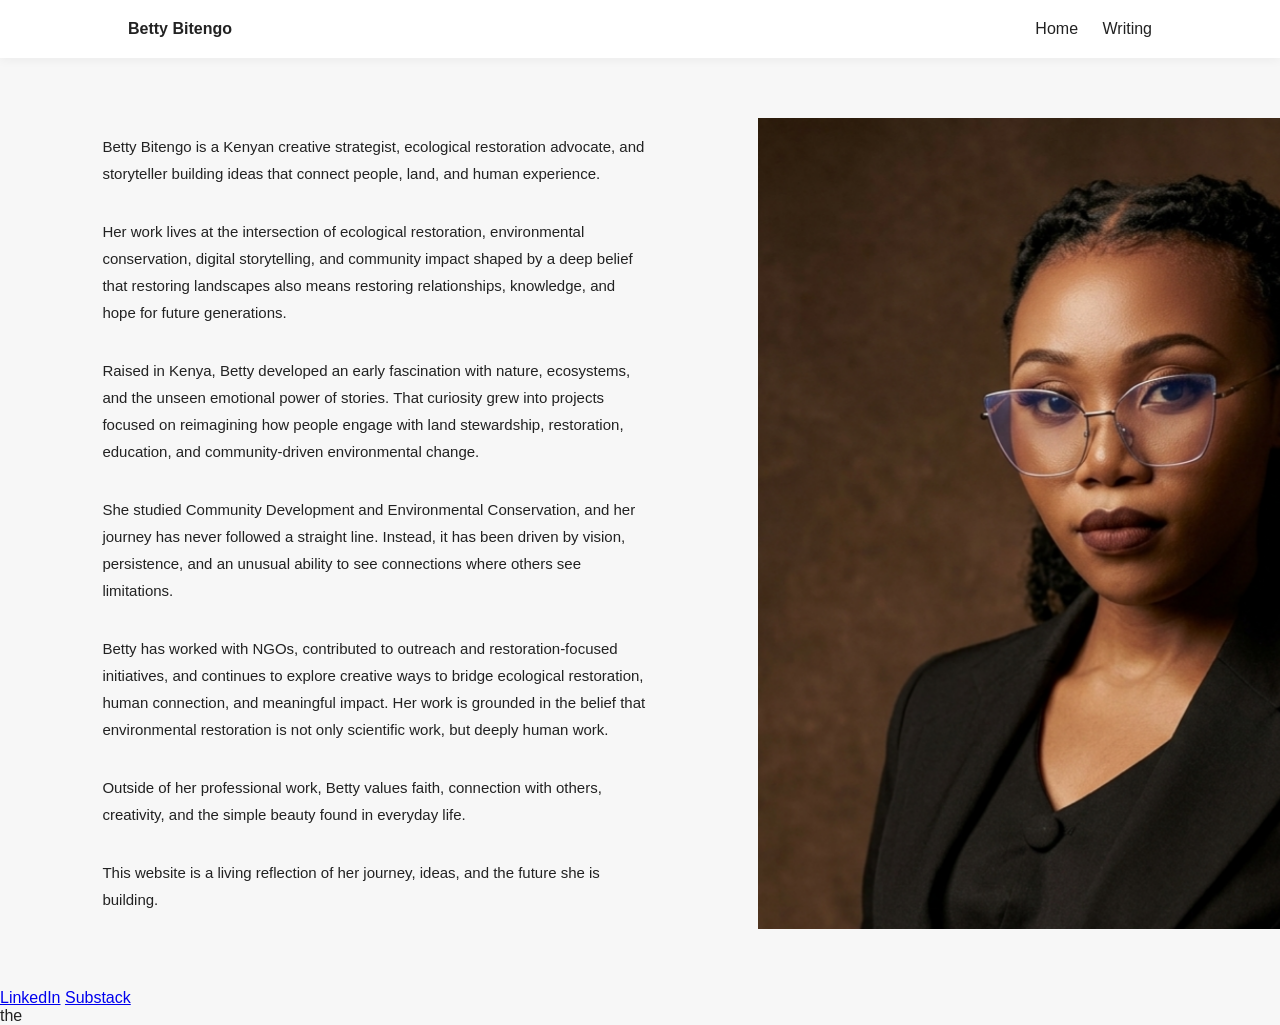
==== index.html @ 4606cb6a "Added homepage sections" ====
<!DOCTYPE html>
<html lang="en">
<head>
  <meta charset="UTF-8" />
  <meta name="viewport" content="width=device-width, initial-scale=1.0"/>
  <title>Betty Bitengo</title>

  <style>
    body {
      margin: 0;
      font-family: Arial, sans-serif;
      background: #f7f7f7;
      color: #222;
    }

    /* NAVIGATION */
    .navbar {
  display: flex;
  justify-content: space-between;
  align-items: center;
  padding: 20px 10%;
  background: white;
  position: sticky;
  top: 0;
  box-shadow: 0 2px 10px rgba(0,0,0,0.05);
}

.nav-left {
  font-weight: 600;
  font-size: 16px;
}


    .nav-links a {
      margin-left: 20px;
      text-decoration: none;
      color: #222;
      font-weight: 500;
    }

    .nav-links a:hover {
      color: #555;
    }

    /* HERO LAYOUT */
    .hero {
      display: flex;
      align-items: stretch;
      padding: 60px 8%;
      gap: 60px;
      max-width: 1200px;
      margin: 0 auto;
    }

    /* ABOUT */
    .about {
  flex: 1;
  display: flex;
  flex-direction: column;
}

    .about h1 {
      font-size: 32px;
      margin-bottom: 20px;
    }

    .about p {
      font-size: 15px;
      line-height: 1.8;
      margin-bottom: 16px;
      max-width: 550px;
    }

    /* IMAGE */
    .image-container {
  flex: 1;
  display: flex;
  max-width: 420px;

    .image-container img {
      width: 100%;
      height: 100%;
      object-fit: cover;
      display: block;
      border-radius: 0;
      box-shadow: 0 10px 30px rgba(0,0,0,0.15);
    }

    /* SOCIALS */
    .socials {
      text-align: center;
      padding: 30px 0;
    }

    .socials a {
      margin: 0 15px;
      text-decoration: none;
      font-size: 16px;
      color: #222;
      font-weight: bold;
    }

    .socials a:hover {
      color: #0077b5;
    }

    /* RESPONSIVE */
    @media (max-width: 768px) {
      .hero {
        flex-direction: column;
      }

      .image-container img {
        width: 300px;
        height: 300px;
      }
    }
  </style>
</head>

<body>

  <!-- NAV -->
  <div class="navbar">
<div class="nav-left">
Betty Bitengo
</div>

<div class="nav-links">
<a href="index.html">Home</a>
<a href="writing.html">Writing</a>
</div>
</div>

<!-- HERO -->
  <section class="hero">

    <div class="about">

      <p>Betty Bitengo is a Kenyan creative strategist, ecological restoration advocate, and storyteller building ideas that connect people, land, and human experience.</p>

      <p>Her work lives at the intersection of ecological restoration, environmental conservation, digital storytelling, and community impact shaped by a deep belief that restoring landscapes also means restoring relationships, knowledge, and hope for future generations.</p>

      <p>Raised in Kenya, Betty developed an early fascination with nature, ecosystems, and the unseen emotional power of stories. That curiosity grew into projects focused on reimagining how people engage with land stewardship, restoration, education, and community-driven environmental change.</p>

      <p>She studied Community Development and Environmental Conservation, and her journey has never followed a straight line. Instead, it has been driven by vision, persistence, and an unusual ability to see connections where others see limitations.</p>

      <p>Betty has worked with NGOs, contributed to outreach and restoration-focused initiatives, and continues to explore creative ways to bridge ecological restoration, human connection, and meaningful impact. Her work is grounded in the belief that environmental restoration is not only scientific work, but deeply human work.</p>

      <p>Outside of her professional work, Betty values faith, connection with others, creativity, and the simple beauty found in everyday life.</p>

      <p>This website is a living reflection of her journey, ideas, and the future she is building.</p>

    </div>

    <div class="image-container">
      <img src="images/Betty.jpg">
    </div>

  </section>

  <!-- SOCIALS -->
  <div class="socials">
    <a href="https://www.linkedin.com" target="_blank">LinkedIn</a>
    <a href="https://substack.com" target="_blank">Substack</a>
  </div>

</body>
</html>the
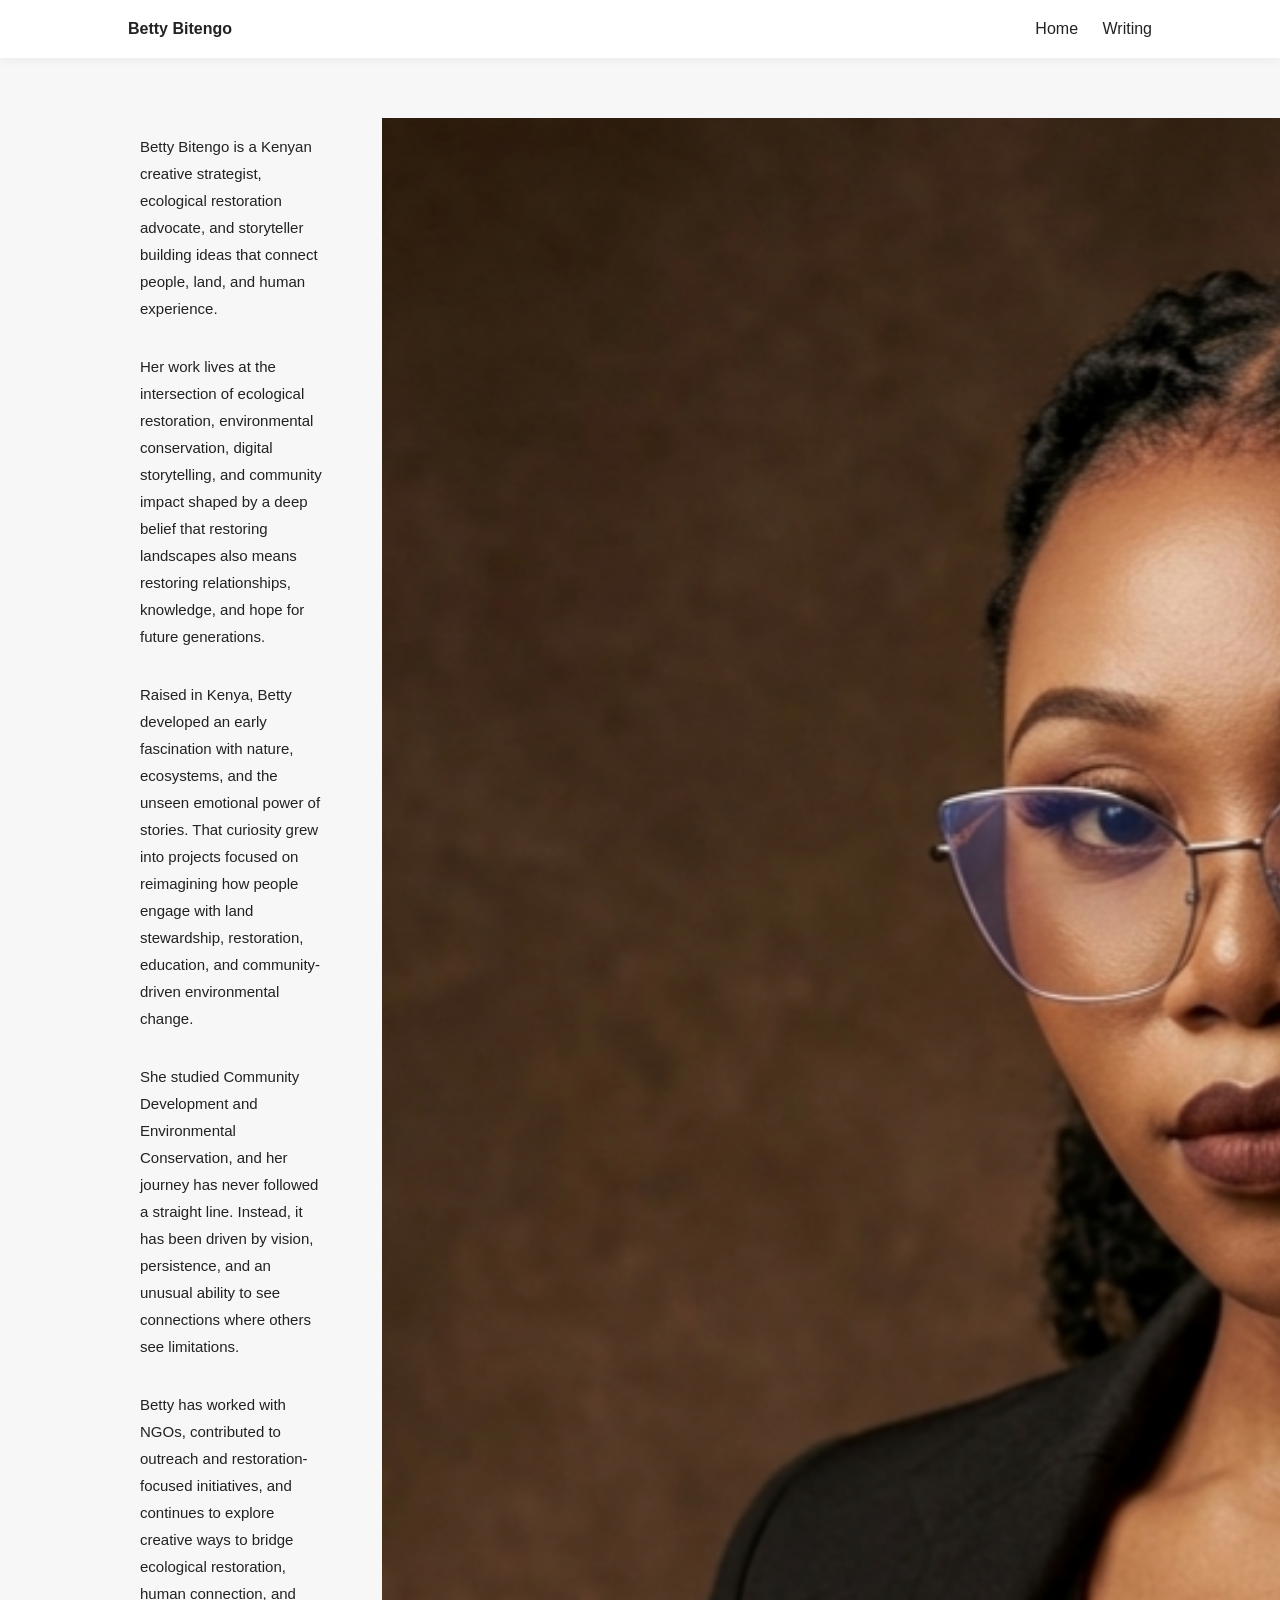
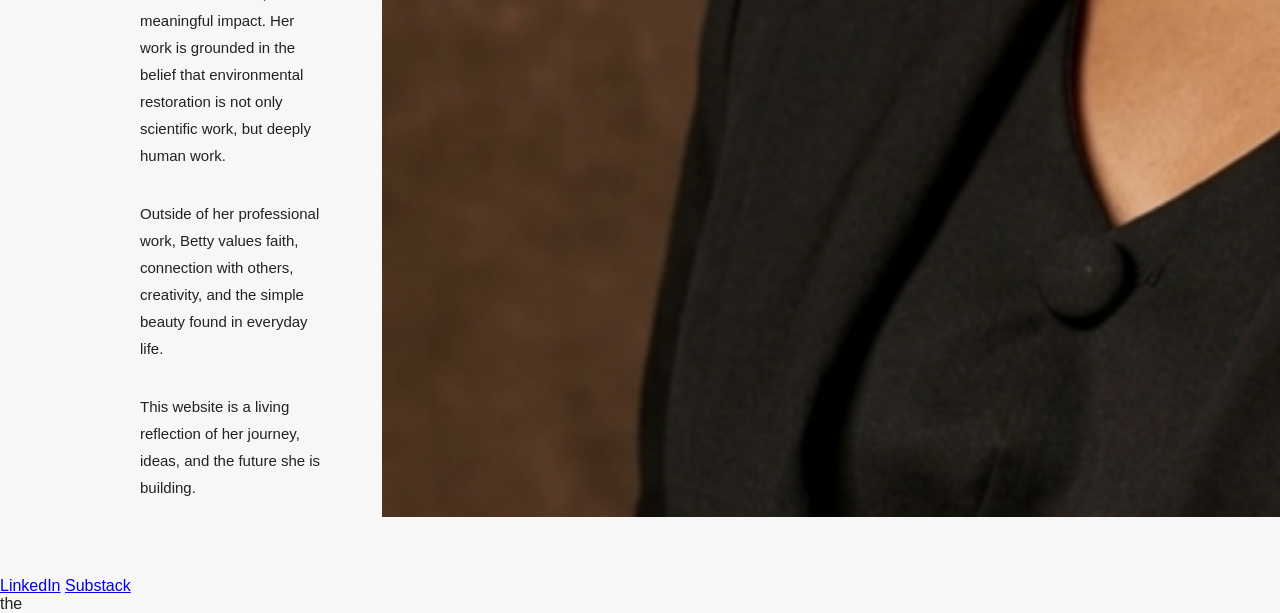
==== commit ef396157: "Added homepage sections" ====
--- a/index.html
+++ b/index.html
@@ -46,9 +46,9 @@
     .hero {
       display: flex;
       align-items: stretch;
-      padding: 60px 8%;
+      padding: 60px 120px;
       gap: 60px;
-      max-width: 1200px;
+      max-width: 1000px;
       margin: 0 auto;
     }
 
@@ -73,14 +73,14 @@
 
     /* IMAGE */
     .image-container {
-  flex: 1;
+  flex: 0 0 380px;
   display: flex;
-  max-width: 420px;
 
     .image-container img {
       width: 100%;
       height: 100%;
       object-fit: cover;
+      object-position: centre;
       display: block;
       border-radius: 0;
       box-shadow: 0 10px 30px rgba(0,0,0,0.15);
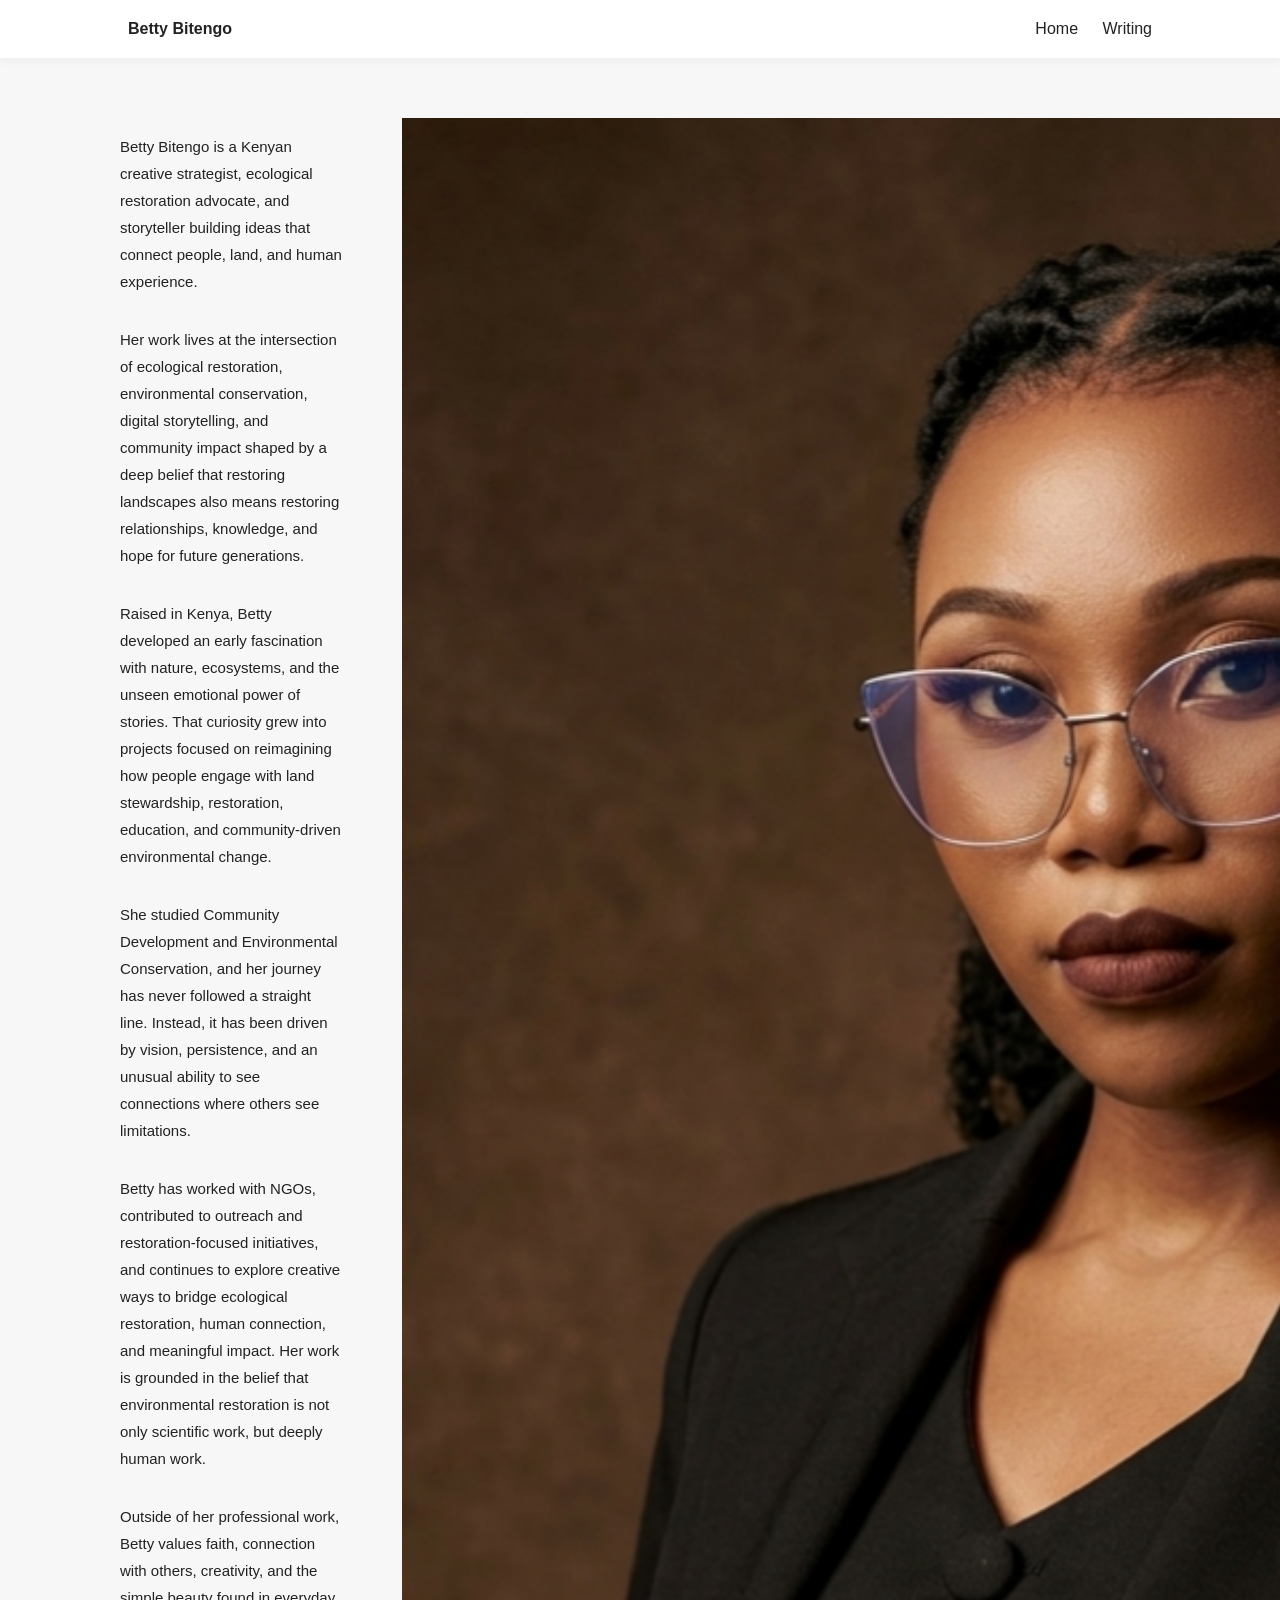
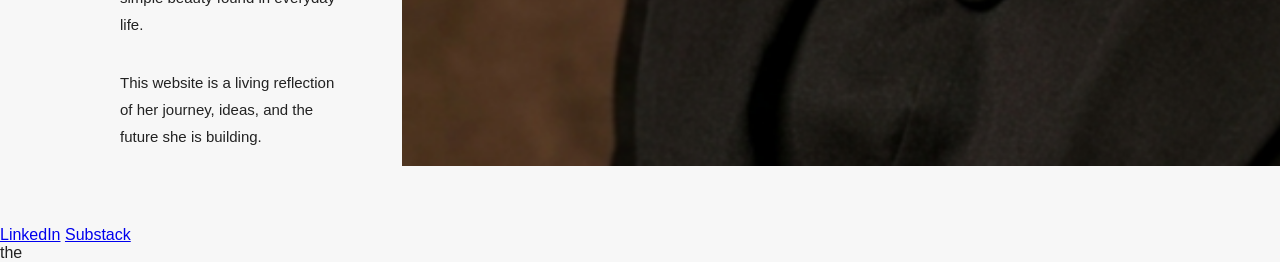
==== commit 7b8a915b: "Added homepage sections" ====
--- a/index.html
+++ b/index.html
@@ -48,7 +48,7 @@
       align-items: stretch;
       padding: 60px 120px;
       gap: 60px;
-      max-width: 1000px;
+      max-width: 1200px;
       margin: 0 auto;
     }
 
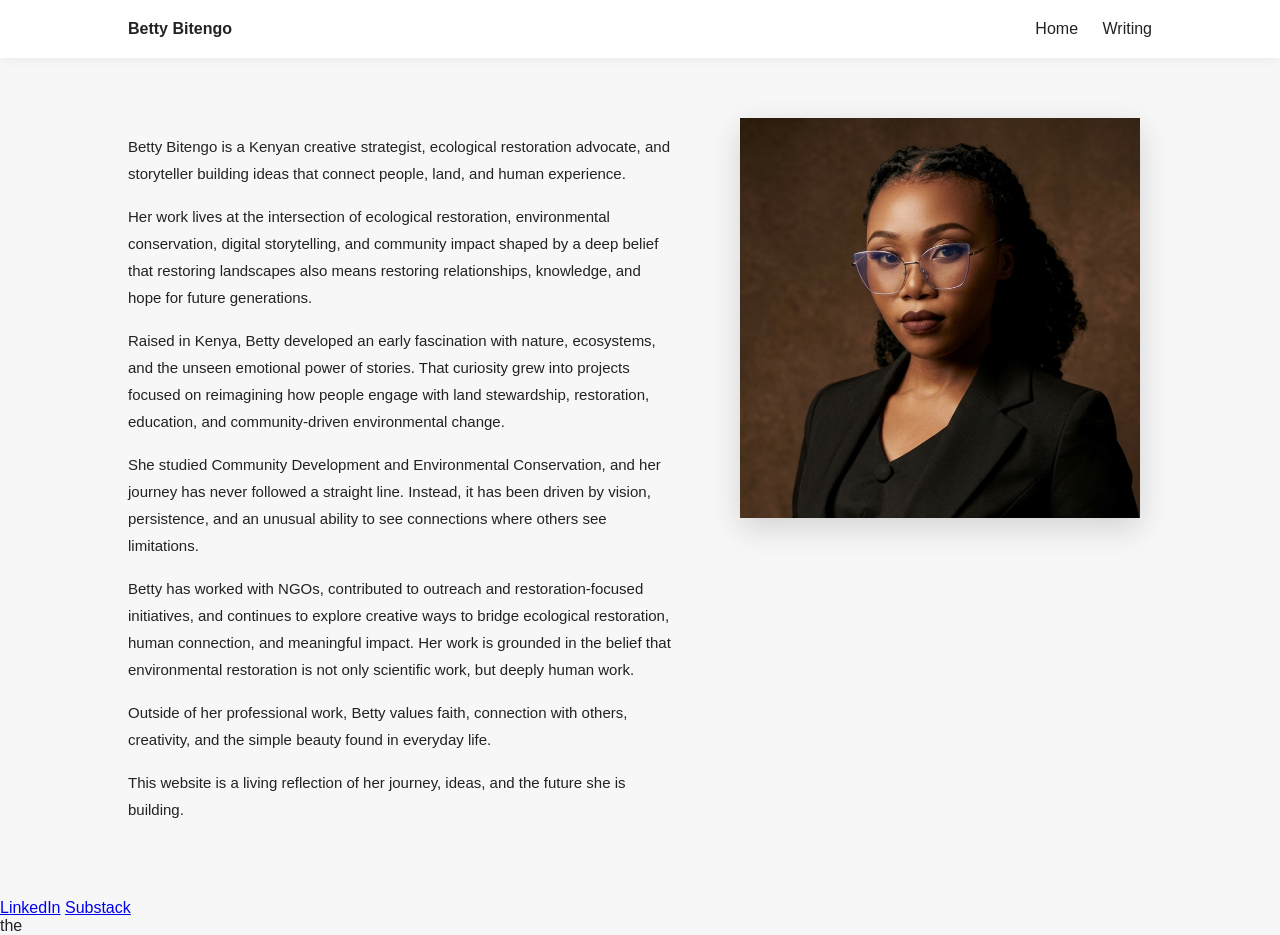
==== commit 45ac9496: "Added homepage sections" ====
--- a/index.html
+++ b/index.html
@@ -43,21 +43,18 @@
     }
 
     /* HERO LAYOUT */
-    .hero {
+     .hero {
       display: flex;
-      align-items: stretch;
-      padding: 60px 120px;
-      gap: 60px;
-      max-width: 1200px;
-      margin: 0 auto;
-    }
+      justify-content: space-between;
+      align-items: flex-start;
+      padding: 60px 10%;
+      min-height: 80vh;
+      gap: 50px;
 
     /* ABOUT */
-    .about {
-  flex: 1;
-  display: flex;
-  flex-direction: column;
-}
+    about {
+      flex: 1;
+    }
 
     .about h1 {
       font-size: 32px;
@@ -72,19 +69,20 @@
     }
 
     /* IMAGE */
-    .image-container {
-  flex: 0 0 380px;
-  display: flex;
+     .image-container {
+      flex: 1;
+      display: flex;
+      justify-content: center;
+    }
 
-    .image-container img {
-      width: 100%;
-      height: 100%;
+     .image-container img {
+      width: 400px;
+      height: 400px;
       object-fit: cover;
-      object-position: centre;
-      display: block;
       border-radius: 0;
       box-shadow: 0 10px 30px rgba(0,0,0,0.15);
     }
+
 
     /* SOCIALS */
     .socials {
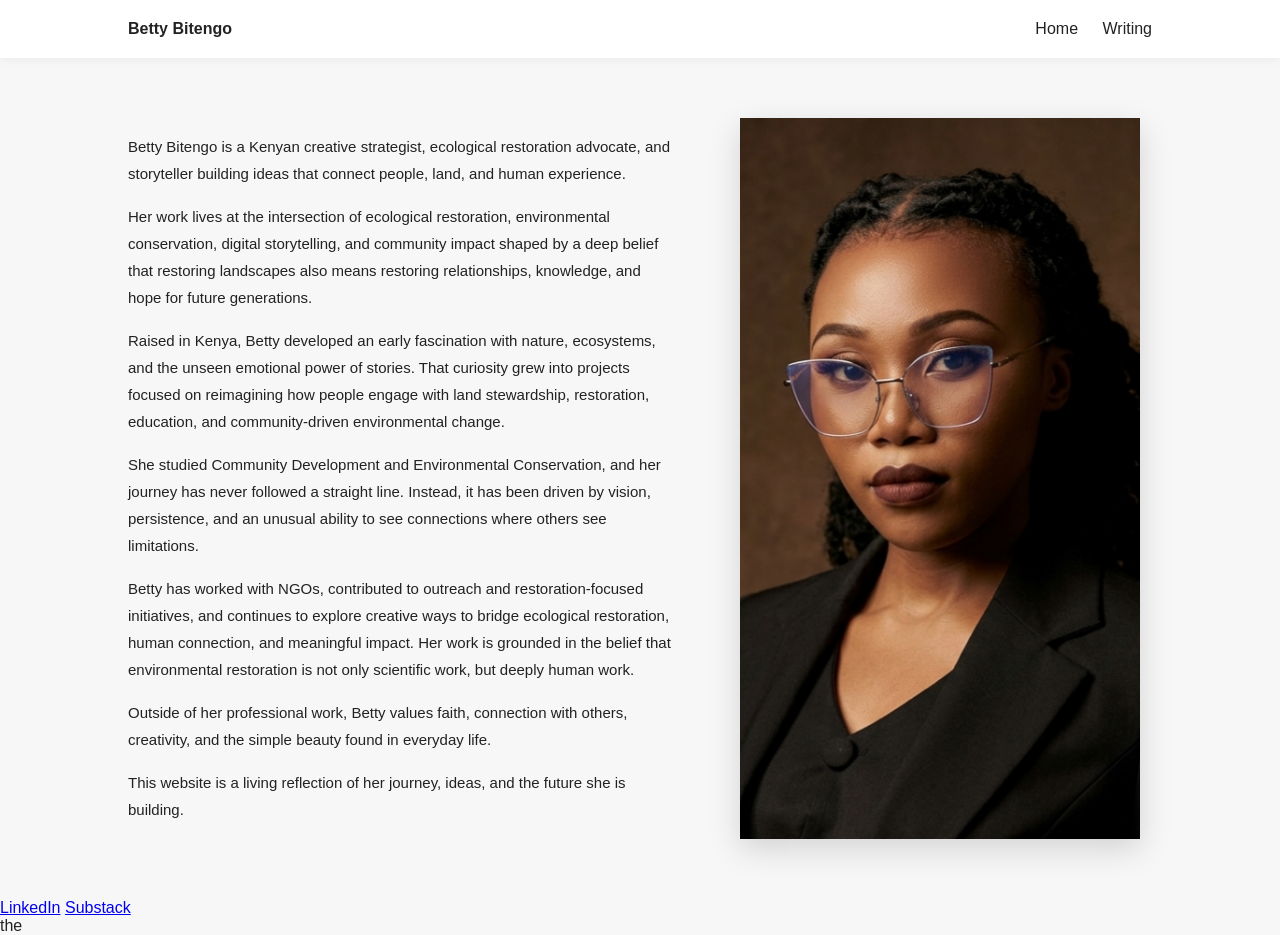
==== commit 1933e62f: "Added homepage sections" ====
--- a/index.html
+++ b/index.html
@@ -46,7 +46,7 @@
      .hero {
       display: flex;
       justify-content: space-between;
-      align-items: flex-start;
+      align-items: stretch;
       padding: 60px 10%;
       min-height: 80vh;
       gap: 50px;
@@ -77,12 +77,11 @@
 
      .image-container img {
       width: 400px;
-      height: 400px;
+      height: 100%;
       object-fit: cover;
       border-radius: 0;
       box-shadow: 0 10px 30px rgba(0,0,0,0.15);
     }
-
 
     /* SOCIALS */
     .socials {
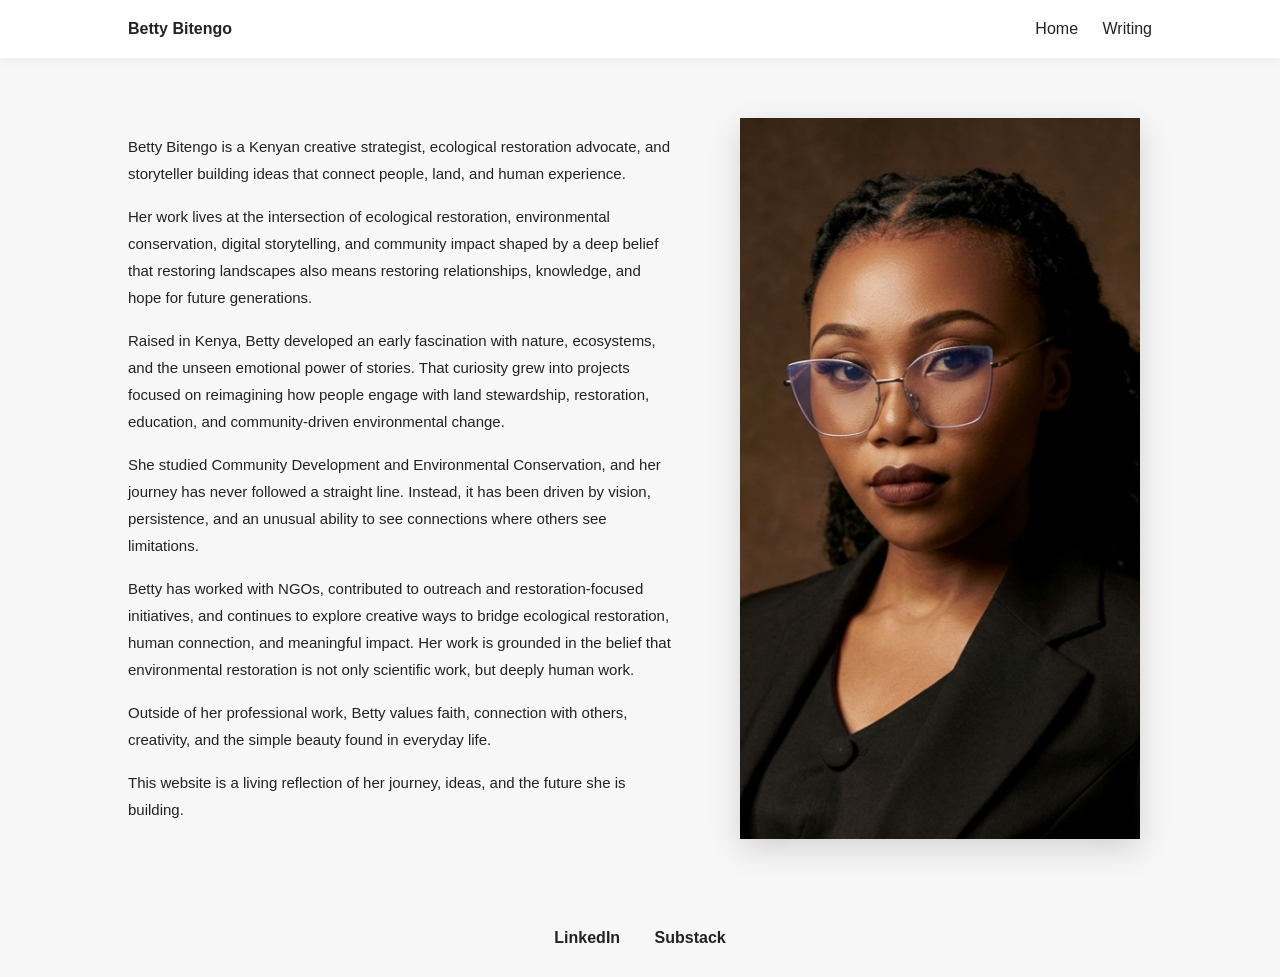
==== commit 4d3a33aa: "Added homepage sections" ====
--- a/index.html
+++ b/index.html
@@ -50,6 +50,7 @@
       padding: 60px 10%;
       min-height: 80vh;
       gap: 50px;
+      }
 
     /* ABOUT */
     about {
@@ -163,4 +164,4 @@
   </div>
 
 </body>
-</html>the +</html>
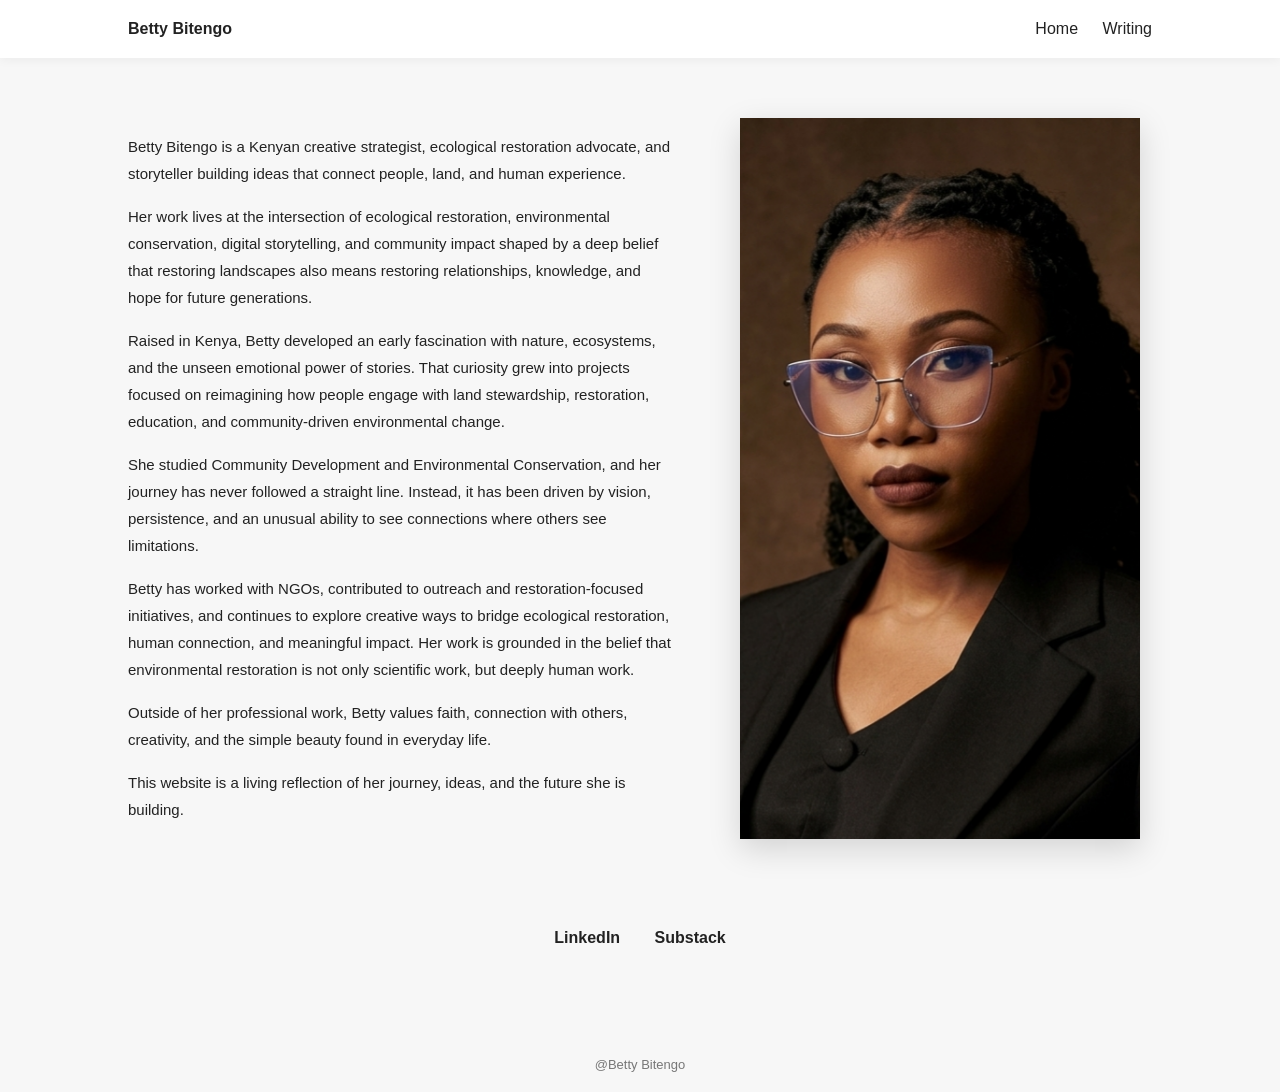
==== commit ff39ca6b: "Added homepage sections" ====
--- a/index.html
+++ b/index.html
@@ -6,6 +6,13 @@
   <title>Betty Bitengo</title>
 
   <style>
+    .footer {
+  text-align: center;
+  margin-top: 60px;
+  padding: 20px;
+  font-size: 13px;
+  color: #777;
+}
     body {
       margin: 0;
       font-family: Arial, sans-serif;
@@ -163,5 +170,9 @@
     <a href="https://substack.com" target="_blank">Substack</a>
   </div>
 
+<footer class="footer">
+  @Betty Bitengo
+</footer>
+
 </body>
 </html>
